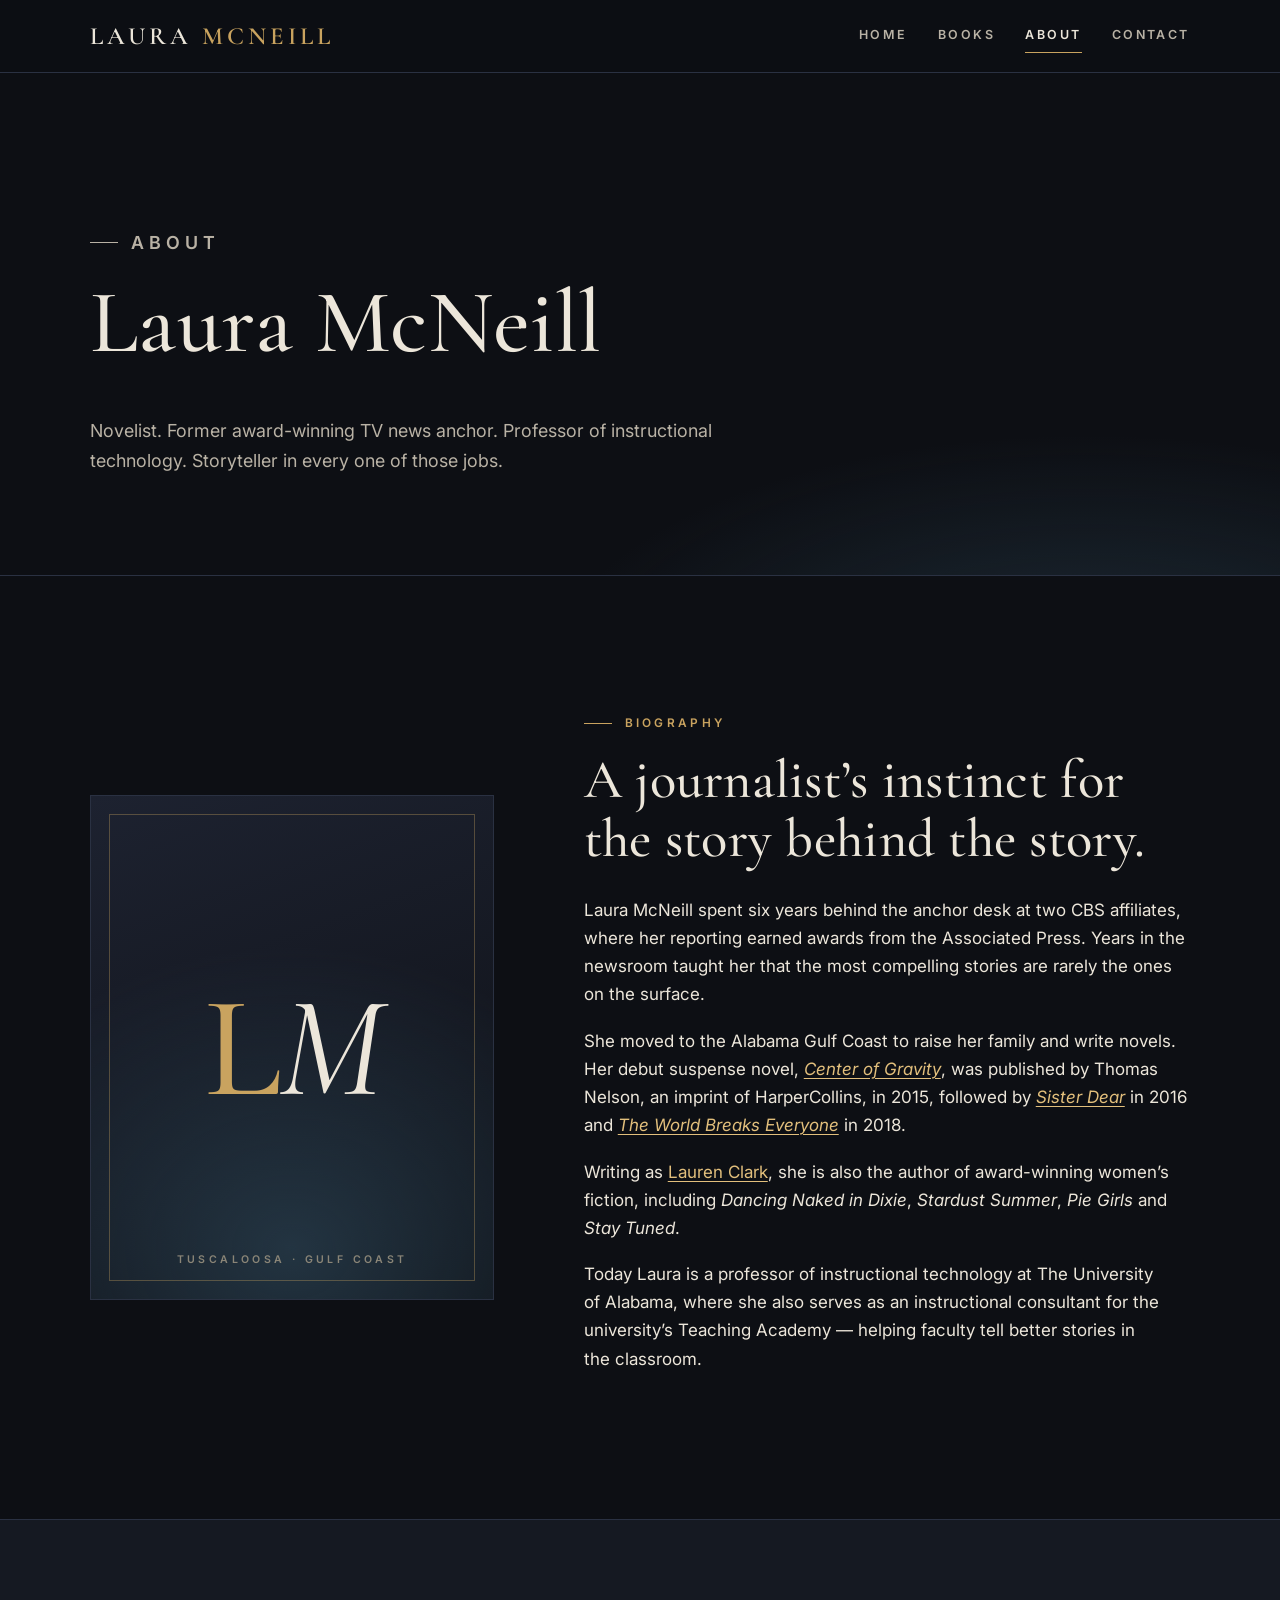
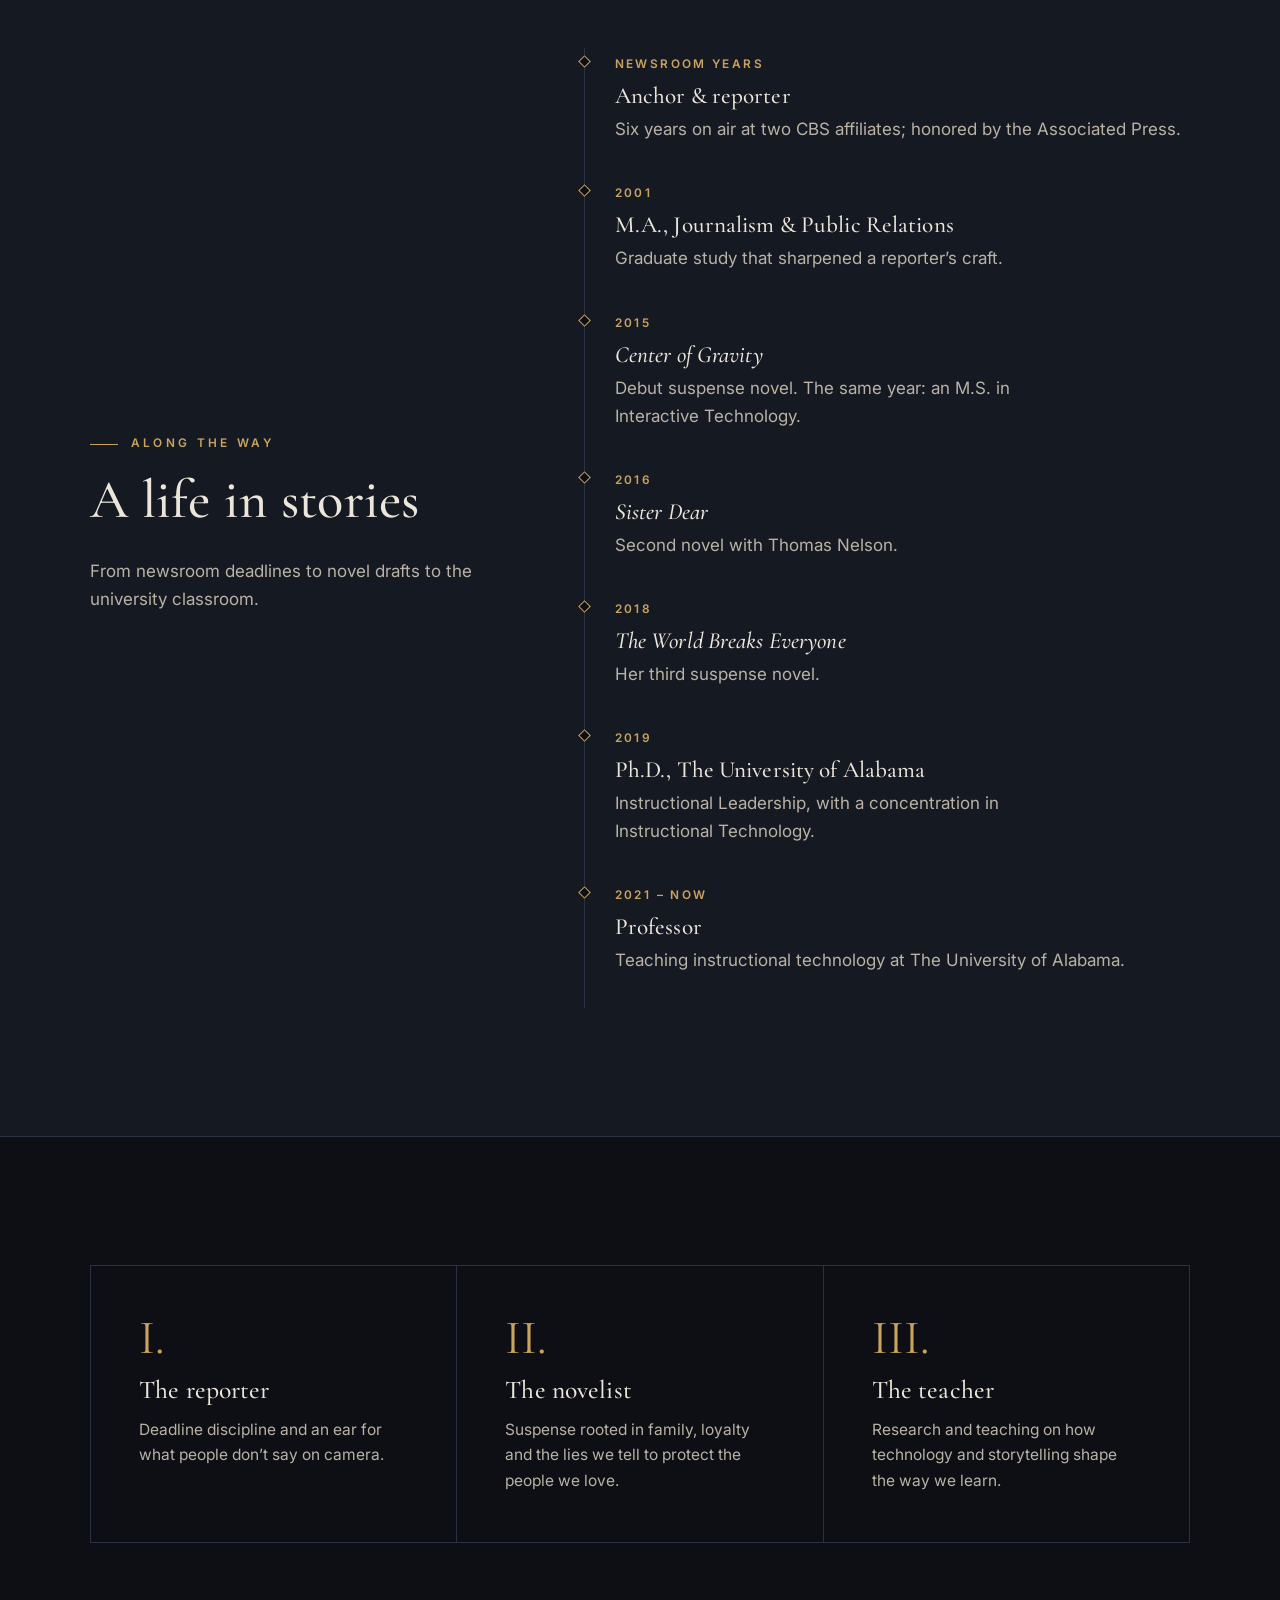
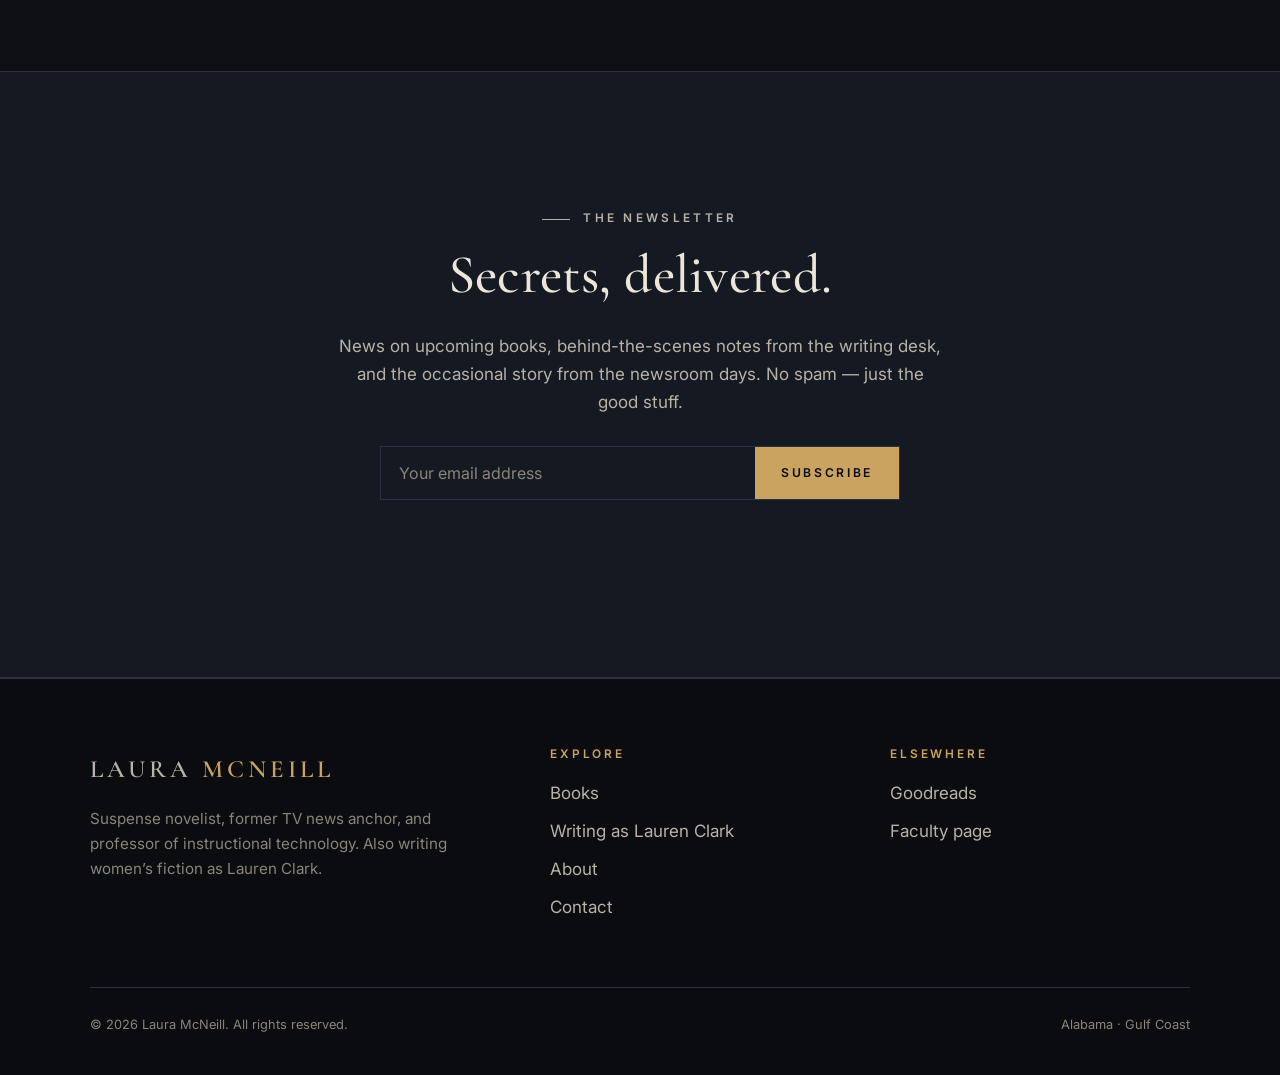
==== about.html @ 05d85876 "Build author website: home, books, about, contact Dark editorial author site with typographic book c" ====
<!doctype html>
<html lang="en" class="no-js">
<head>
<meta charset="utf-8">
<meta name="viewport" content="width=device-width, initial-scale=1">
<title>About — Laura McNeill</title>
<meta name="description" content="Laura McNeill: suspense novelist, former award-winning TV news anchor, and professor of instructional technology.">
<meta property="og:title" content="About — Laura McNeill">
<meta property="og:description" content="Laura McNeill: suspense novelist, former award-winning TV news anchor, and professor of instructional technology.">
<meta name="theme-color" content="#0d0f14">
<link rel="icon" href="assets/favicon.svg" type="image/svg+xml">
<link rel="preconnect" href="https://fonts.googleapis.com">
<link rel="preconnect" href="https://fonts.gstatic.com" crossorigin>
<link href="https://fonts.googleapis.com/css2?family=Cormorant+Garamond:ital,wght@0,400;0,500;0,600;1,400;1,500&family=Inter:wght@400;500;600&display=swap" rel="stylesheet">
<link rel="stylesheet" href="assets/style.css">
</head>
<body>
<a class="skip" href="#main">Skip to content</a>
<header class="site-header">
  <div class="wrap">
    <a class="wordmark" href="index.html">Laura <span>McNeill</span></a>
    <button class="menu-btn" aria-expanded="false" aria-controls="site-nav">Menu</button>
    <nav class="nav" id="site-nav" aria-label="Main">
<a href="index.html">Home</a>
<a href="books.html">Books</a>
<a href="about.html" aria-current="page">About</a>
<a href="contact.html">Contact</a>
    </nav>
  </div>
</header>
<main id="main">

<header class="page-hero">
  <div class="wrap">
    <p class="eyebrow">About</p>
    <h1>Laura McNeill</h1>
    <p>Novelist. Former award-winning TV news anchor. Professor of instructional technology. Storyteller in every one of those jobs.</p>
  </div>
</header>

<section>
  <div class="wrap split">
    <div class="reveal">
      <div class="portrait"><span class="mono">L<i>M</i></span><span class="cap">Tuscaloosa &middot; Gulf Coast</span></div>
    </div>
    <div class="reveal">
      <p class="eyebrow">Biography</p>
      <h2>A journalist&rsquo;s instinct for the story behind the story.</h2>
      <p>Laura McNeill spent six years behind the anchor desk at two CBS affiliates, where her reporting earned awards from the Associated Press. Years in the newsroom taught her that the most compelling stories are rarely the ones on the surface.</p>
      <p>She moved to the Alabama Gulf Coast to raise her family and write novels. Her debut suspense novel, <a href="books.html#center-of-gravity"><em>Center of Gravity</em></a>, was published by Thomas Nelson, an imprint of HarperCollins, in 2015, followed by <a href="books.html#sister-dear"><em>Sister Dear</em></a> in 2016 and <a href="books.html#the-world-breaks-everyone"><em>The World Breaks Everyone</em></a> in 2018.</p>
      <p>Writing as <a href="books.html#lauren-clark">Lauren Clark</a>, she is also the author of award-winning women&rsquo;s fiction, including <em>Dancing Naked in Dixie</em>, <em>Stardust Summer</em>, <em>Pie Girls</em> and <em>Stay Tuned</em>.</p>
      <p>Today Laura is a professor of instructional technology at The University of Alabama, where she also serves as an instructional consultant for the university&rsquo;s Teaching Academy &mdash; helping faculty tell better stories in the classroom.</p>
    </div>
  </div>
</section>

<section class="section-alt">
  <div class="wrap split">
    <div class="reveal">
      <p class="eyebrow">Along the Way</p>
      <h2>A life in stories</h2>
      <p style="color:var(--paper-dim)">From newsroom deadlines to novel drafts to the university classroom.</p>
    </div>
    <ol class="timeline reveal">
      <li><span class="when">Newsroom years</span><h3>Anchor &amp; reporter</h3><p>Six years on air at two CBS affiliates; honored by the Associated Press.</p></li>
      <li><span class="when">2001</span><h3>M.A., Journalism &amp; Public Relations</h3><p>Graduate study that sharpened a reporter&rsquo;s craft.</p></li>
      <li><span class="when">2015</span><h3><em>Center of Gravity</em></h3><p>Debut suspense novel. The same year: an M.S. in Interactive Technology.</p></li>
      <li><span class="when">2016</span><h3><em>Sister Dear</em></h3><p>Second novel with Thomas Nelson.</p></li>
      <li><span class="when">2018</span><h3><em>The World Breaks Everyone</em></h3><p>Her third suspense novel.</p></li>
      <li><span class="when">2019</span><h3>Ph.D., The University of Alabama</h3><p>Instructional Leadership, with a concentration in Instructional Technology.</p></li>
      <li><span class="when">2021 &ndash; Now</span><h3>Professor</h3><p>Teaching instructional technology at The University of Alabama.</p></li>
    </ol>
  </div>
</section>

<section>
  <div class="wrap">
    <div class="pillars reveal">
      <div class="pillar"><div class="num">I.</div><h3>The reporter</h3><p>Deadline discipline and an ear for what people don&rsquo;t say on camera.</p></div>
      <div class="pillar"><div class="num">II.</div><h3>The novelist</h3><p>Suspense rooted in family, loyalty and the lies we tell to protect the people we love.</p></div>
      <div class="pillar"><div class="num">III.</div><h3>The teacher</h3><p>Research and teaching on how technology and storytelling shape the way we learn.</p></div>
    </div>
  </div>
</section>

<section class="newsletter section-alt" id="newsletter">
  <div class="wrap reveal">
    <p class="eyebrow">The Newsletter</p>
    <h2>Secrets, delivered.</h2>
    <p>News on upcoming books, behind-the-scenes notes from the writing desk, and the occasional story from the newsroom days. No spam &mdash; just the good stuff.</p>
    <form class="signup" data-endpoint="" novalidate>
      <label for="nl-email" class="skip">Email address</label>
      <input id="nl-email" type="email" name="email" placeholder="Your email address" required autocomplete="email">
      <button class="btn" type="submit">Subscribe</button>
    </form>
    <p class="form-note" role="status" aria-live="polite"></p>
  </div>
</section>

</main>
<footer class="site-footer">
  <div class="wrap">
    <div class="footer-top">
      <div>
        <a class="wordmark" href="index.html">Laura <span>McNeill</span></a>
        <p style="margin-top:16px">Suspense novelist, former TV news anchor, and professor of instructional technology. Also writing women&rsquo;s fiction as Lauren Clark.</p>
      </div>
      <div>
        <h4>Explore</h4>
        <ul>
          <li><a href="books.html">Books</a></li>
          <li><a href="books.html#lauren-clark">Writing as Lauren Clark</a></li>
          <li><a href="about.html">About</a></li>
          <li><a href="contact.html">Contact</a></li>
        </ul>
      </div>
      <div>
        <h4>Elsewhere</h4>
        <ul>
          <li><a href="https://www.goodreads.com/author/show/5280308.Laura_McNeill" rel="noopener" target="_blank">Goodreads</a></li>
          <li><a href="https://sites.ua.edu/lmcneill" rel="noopener" target="_blank">Faculty page</a></li>
        </ul>
      </div>
    </div>
    <div class="footer-bottom">
      <span>&copy; <span id="year">2026</span> Laura McNeill. All rights reserved.</span>
      <span>Alabama &middot; Gulf Coast</span>
    </div>
  </div>
</footer>
<script src="assets/site.js"></script>
</body>
</html>
---- assets/style.css ----
/* Laura McNeill — author site
   Dark, atmospheric editorial look: ink background, warm brass accents,
   high-contrast serif display type. */

:root {
  --ink: #0d0f14;
  --ink-2: #151922;
  --ink-3: #1d2230;
  --line: #2a3142;
  --paper: #ece6da;
  --paper-dim: #b9b2a5;
  --muted: #8a8577;
  --brass: #c9a35f;
  --brass-bright: #e2bf7c;
  --blood: #7d2a2a;
  --tide: #2f4a5c;

  --display: "Cormorant Garamond", "Garamond", "Times New Roman", serif;
  --body: "Inter", system-ui, -apple-system, "Segoe UI", sans-serif;

  --max: 1180px;
  --gutter: clamp(16px, 4vw, 40px);
}

*, *::before, *::after { box-sizing: border-box; }

html { scroll-behavior: smooth; }
@media (prefers-reduced-motion: reduce) {
  html { scroll-behavior: auto; }
  *, *::before, *::after { animation: none !important; transition: none !important; }
}

body {
  margin: 0;
  background: var(--ink);
  color: var(--paper);
  font-family: var(--body);
  font-size: 17px;
  line-height: 1.65;
  -webkit-font-smoothing: antialiased;
  overflow-x: hidden;
}

img { max-width: 100%; display: block; }
a { color: var(--brass-bright); text-decoration-thickness: 1px; text-underline-offset: 3px; }
a:hover { color: var(--paper); }
:focus-visible { outline: 2px solid var(--brass-bright); outline-offset: 3px; }

.skip {
  position: absolute; left: -9999px; top: 0;
  background: var(--brass); color: var(--ink); padding: 8px 14px; z-index: 100;
}
.skip:focus { left: 12px; top: 12px; }

.wrap { max-width: var(--max); margin: 0 auto; padding: 0 var(--gutter); }

h1, h2, h3, h4 {
  font-family: var(--display);
  font-weight: 500;
  line-height: 1.08;
  letter-spacing: 0.005em;
  margin: 0 0 0.5em;
  text-wrap: balance;
}
h1 { font-size: clamp(2.8rem, 7vw, 5.6rem); }
h2 { font-size: clamp(2.1rem, 4.5vw, 3.4rem); }
h3 { font-size: clamp(1.5rem, 2.6vw, 2rem); }
p { margin: 0 0 1.1em; text-wrap: pretty; }

.eyebrow {
  font-family: var(--body);
  font-size: 0.74rem;
  font-weight: 600;
  letter-spacing: 0.28em;
  text-transform: uppercase;
  color: var(--brass);
  margin: 0 0 1.1rem;
  display: inline-flex; align-items: center; gap: 0.8rem;
}
.eyebrow::before { content: ""; width: 28px; height: 1px; background: currentColor; }

/* ---------- Header ---------- */
.site-header {
  position: sticky; top: 0; z-index: 50;
  background: color-mix(in srgb, var(--ink) 88%, transparent);
  backdrop-filter: blur(10px);
  -webkit-backdrop-filter: blur(10px);
  border-bottom: 1px solid var(--line);
}
.site-header .wrap {
  display: flex; align-items: center; justify-content: space-between;
  height: 72px; gap: 20px;
}
.wordmark {
  font-family: var(--display);
  font-size: 1.55rem;
  font-weight: 600;
  letter-spacing: 0.16em;
  text-transform: uppercase;
  color: var(--paper);
  text-decoration: none;
  white-space: nowrap;
}
.wordmark span { color: var(--brass); }
.nav { display: flex; gap: 30px; }
.nav a {
  color: var(--paper-dim);
  text-decoration: none;
  font-size: 0.78rem;
  font-weight: 600;
  letter-spacing: 0.2em;
  text-transform: uppercase;
  padding: 6px 0;
  border-bottom: 1px solid transparent;
  transition: color .2s, border-color .2s;
}
.nav a:hover, .nav a[aria-current="page"] { color: var(--paper); border-color: var(--brass); }

.menu-btn {
  display: none;
  background: none; border: 1px solid var(--line); color: var(--paper);
  font: 600 0.72rem/1 var(--body); letter-spacing: 0.2em; text-transform: uppercase;
  padding: 11px 14px; cursor: pointer;
}
@media (max-width: 820px) {
  .menu-btn { display: block; }
  .nav {
    display: none;
    position: absolute; top: 72px; left: 0; right: 0;
    flex-direction: column; gap: 0;
    background: var(--ink-2); border-bottom: 1px solid var(--line);
    padding: 8px var(--gutter) 20px;
  }
  .nav.open { display: flex; }
  .nav a { padding: 14px 0; border-bottom: 1px solid var(--line); }
}

/* ---------- Hero ---------- */
.hero {
  position: relative;
  min-height: calc(100vh - 72px);
  min-height: calc(100svh - 72px);
  display: grid; align-items: center;
  overflow: hidden;
  isolation: isolate;
}
.hero::before {
  /* moody Gulf Coast night: tide-blue haze rising from below */
  content: ""; position: absolute; inset: 0; z-index: -2;
  background:
    radial-gradient(1200px 600px at 80% 110%, rgba(47,74,92,.55), transparent 60%),
    radial-gradient(800px 500px at 10% -10%, rgba(125,42,42,.25), transparent 60%),
    linear-gradient(180deg, var(--ink) 0%, #0f131b 100%);
}
.hero::after {
  /* faint grain */
  content: ""; position: absolute; inset: 0; z-index: -1; opacity: .07;
  background-image: url("data:image/svg+xml,%3Csvg xmlns='http://www.w3.org/2000/svg' width='160' height='160'%3E%3Cfilter id='n'%3E%3CfeTurbulence type='fractalNoise' baseFrequency='.9' numOctaves='2'/%3E%3C/filter%3E%3Crect width='100%25' height='100%25' filter='url(%23n)'/%3E%3C/svg%3E");
}
.hero .wrap {
  display: grid; grid-template-columns: 1.15fr 0.85fr; gap: clamp(32px, 6vw, 90px);
  align-items: center; padding-top: 60px; padding-bottom: 80px;
}
.hero h1 em { font-style: italic; color: var(--brass-bright); }
.hero .lede { font-size: 1.15rem; color: var(--paper-dim); max-width: 34em; }
.hero-cover { justify-self: center; width: min(340px, 100%); }
@media (max-width: 860px) {
  .hero { min-height: 0; }
  .hero .wrap { grid-template-columns: 1fr; padding-top: 48px; }
  .hero-cover { order: -1; width: min(240px, 70%); }
}

.btn-row { display: flex; flex-wrap: wrap; gap: 14px; margin-top: 30px; }
.btn {
  display: inline-block;
  font: 600 0.76rem/1 var(--body);
  letter-spacing: 0.22em; text-transform: uppercase;
  padding: 17px 26px;
  text-decoration: none;
  border: 1px solid var(--brass);
  color: var(--ink); background: var(--brass);
  transition: background .2s, color .2s, border-color .2s;
  cursor: pointer;
}
.btn:hover { background: var(--brass-bright); border-color: var(--brass-bright); color: var(--ink); }
.btn.ghost { background: transparent; color: var(--paper); border-color: var(--line); }
.btn.ghost:hover { border-color: var(--brass); color: var(--brass-bright); }

/* ---------- Typographic book covers (no image assets needed) ---------- */
.cover {
  --c1: var(--tide); --c2: var(--ink); --accent: var(--brass-bright);
  position: relative;
  aspect-ratio: 2 / 3;
  width: 100%;
  background:
    radial-gradient(120% 70% at 50% 100%, color-mix(in srgb, var(--c1) 90%, white 4%), transparent 70%),
    linear-gradient(170deg, var(--c2), color-mix(in srgb, var(--c1) 60%, var(--c2)));
  box-shadow:
    0 30px 60px -20px rgba(0,0,0,.8),
    0 0 0 1px rgba(255,255,255,.05) inset,
    6px 0 0 -3px rgba(0,0,0,.35) inset;
  display: flex; flex-direction: column; justify-content: space-between;
  padding: 11% 10%;
  text-align: center;
  color: var(--paper);
  overflow: hidden;
  container-type: inline-size;
  transition: transform .35s ease;
}
a .cover, .cover { text-decoration: none; }
.split .cover { max-width: 360px; margin-inline: auto; }
.cover::before {
  content: ""; position: absolute; inset: 5%;
  border: 1px solid color-mix(in srgb, var(--accent) 45%, transparent);
  pointer-events: none;
}
.cover .motif {
  position: absolute; left: 50%; top: 52%; transform: translate(-50%, -50%);
  width: 62%; opacity: .55; color: var(--accent);
}
.cover .c-title {
  font-family: var(--display);
  font-size: 13cqi;
  line-height: .98; font-weight: 600;
  letter-spacing: .02em; text-transform: uppercase;
  position: relative;
}
.cover .c-author {
  font: 600 max(7px, 4.2cqi)/1 var(--body);
  letter-spacing: .32em; text-transform: uppercase;
  color: var(--accent); position: relative;
}
.cover .c-kicker {
  font-family: var(--display); font-style: italic;
  font-size: max(10px, 6cqi); color: var(--paper-dim);
  position: relative;
}
a:hover > .cover, .book-card:hover .cover { transform: translateY(-6px) rotate(-.5deg); }

.cover.gravity { --c1: #2f4a5c; --c2: #0b1118; --accent: #d9b773; }
.cover.sister  { --c1: #6b2626; --c2: #120a0c; --accent: #e3c58b; }
.cover.breaks  { --c1: #3d3a5a; --c2: #0c0b14; --accent: #c8b6e6; }
.cover.dixie   { --c1: #b5574a; --c2: #2b1615; --accent: #f3d9a4; }
.cover.stardust{ --c1: #2a5d6b; --c2: #0d1d24; --accent: #f1df9c; }
.cover.pie     { --c1: #8a5a3a; --c2: #23160f; --accent: #f4d7a8; }
.cover.tuned   { --c1: #4a5f7a; --c2: #121720; --accent: #f0c98a; }

/* ---------- Sections ---------- */
section { padding: clamp(72px, 10vw, 130px) 0; position: relative; }
.section-alt { background: var(--ink-2); border-top: 1px solid var(--line); border-bottom: 1px solid var(--line); }
.section-head { display: flex; justify-content: space-between; align-items: end; gap: 24px; flex-wrap: wrap; margin-bottom: 52px; }
.section-head h2 { margin: 0; }
.section-head .more { font: 600 .76rem/1 var(--body); letter-spacing: .2em; text-transform: uppercase; text-decoration: none; }

.rule {
  display: flex; align-items: center; justify-content: center; gap: 18px;
  color: var(--brass); margin: 0 auto; padding: 0 var(--gutter);
}
.rule::before, .rule::after { content: ""; height: 1px; flex: 1; max-width: 220px; background: var(--line); }

/* Book grid */
.book-grid {
  display: grid;
  grid-template-columns: repeat(auto-fill, minmax(210px, 1fr));
  gap: clamp(28px, 4vw, 48px);
}
@media (max-width: 560px) {
  .book-grid { grid-template-columns: repeat(2, 1fr); gap: 28px 18px; }
  .book-card h3 { font-size: 1.2rem; }
}
.hero-cover { text-decoration: none; }
.book-card { text-decoration: none; color: inherit; display: block; }
.book-card h3 { font-size: 1.45rem; margin: 22px 0 4px; }
.book-card .meta { font-size: .8rem; letter-spacing: .14em; text-transform: uppercase; color: var(--muted); }

/* Feature / split */
.split { display: grid; grid-template-columns: 0.8fr 1.2fr; gap: clamp(36px, 7vw, 100px); align-items: center; }
.split.reverse { grid-template-columns: 1.2fr 0.8fr; }
.split.reverse > :first-child { order: 2; }
@media (max-width: 860px) {
  .split, .split.reverse { grid-template-columns: 1fr; }
  .split.reverse > :first-child { order: 0; }
}

.quote {
  font-family: var(--display); font-style: italic;
  font-size: clamp(1.6rem, 3.4vw, 2.5rem); line-height: 1.25;
  color: var(--paper); margin: 0 0 1em;
  border-left: 2px solid var(--brass); padding-left: 1em;
}

/* Portrait placeholder: monogram plate */
.portrait {
  aspect-ratio: 4 / 5; width: 100%;
  background:
    radial-gradient(90% 60% at 50% 90%, rgba(47,74,92,.6), transparent),
    linear-gradient(160deg, var(--ink-3), var(--ink));
  border: 1px solid var(--line);
  display: grid; place-items: center;
  position: relative; overflow: hidden;
}
.portrait::before { content: ""; position: absolute; inset: 18px; border: 1px solid rgba(201,163,95,.35); }
.portrait .mono {
  font-family: var(--display); font-size: clamp(5rem, 13vw, 9rem); font-weight: 500;
  color: var(--brass); letter-spacing: -.02em; line-height: 1;
}
.portrait .mono i { color: var(--paper); font-weight: 400; }
.portrait .cap {
  position: absolute; bottom: 34px; left: 0; right: 0; text-align: center;
  font: 600 .66rem/1 var(--body); letter-spacing: .32em; text-transform: uppercase; color: var(--muted);
}

/* Pillars */
.pillars { display: grid; grid-template-columns: repeat(3, 1fr); gap: 1px; background: var(--line); border: 1px solid var(--line); }
.pillar { background: var(--ink); padding: clamp(28px, 4vw, 48px); }
.pillar .num { font-family: var(--display); font-size: 3rem; color: var(--brass); line-height: 1; margin-bottom: 14px; }
.pillar h3 { font-size: 1.6rem; }
.pillar p { color: var(--paper-dim); margin: 0; font-size: .97rem; }
@media (max-width: 820px) { .pillars { grid-template-columns: 1fr; } }

/* Newsletter */
.newsletter { text-align: center; }
.newsletter p { color: var(--paper-dim); max-width: 36em; margin-left: auto; margin-right: auto; }
.signup { display: flex; max-width: 520px; margin: 30px auto 0; border: 1px solid var(--line); }
.signup input {
  flex: 1; min-width: 0;
  background: transparent; border: 0; color: var(--paper);
  font: 400 1rem var(--body); padding: 16px 18px;
}
.signup input::placeholder { color: var(--muted); }
.signup .btn { border: 0; }
@media (max-width: 520px) {
  .signup { flex-direction: column; }
}
.form-note { font-size: .86rem; color: var(--muted); margin-top: 14px; min-height: 1.4em; }

/* Book detail pages */
.book-detail { padding: clamp(56px, 8vw, 110px) 0; border-bottom: 1px solid var(--line); scroll-margin-top: 80px; }
.book-detail:last-of-type { border-bottom: 0; }
.book-detail .cover { max-width: 320px; margin: 0 auto; }
.book-detail .facts {
  display: flex; flex-wrap: wrap; gap: 10px 28px;
  font-size: .78rem; letter-spacing: .16em; text-transform: uppercase; color: var(--muted);
  margin: 0 0 26px; padding: 0; list-style: none;
}
.book-detail .facts li strong { color: var(--paper-dim); font-weight: 600; }
.book-detail .tagline { font-family: var(--display); font-style: italic; font-size: 1.5rem; color: var(--brass-bright); margin-bottom: .8em; line-height: 1.3; }
.book-detail p { color: var(--paper-dim); }

.page-hero {
  padding: clamp(80px, 12vw, 150px) 0 clamp(48px, 7vw, 80px);
  border-bottom: 1px solid var(--line);
  background:
    radial-gradient(900px 400px at 85% 120%, rgba(47,74,92,.45), transparent 60%),
    var(--ink);
}
.page-hero p { color: var(--paper-dim); font-size: 1.12rem; max-width: 40em; }

.tabs { display: flex; gap: 8px; flex-wrap: wrap; margin-top: 32px; }
.tabs a {
  font: 600 .72rem/1 var(--body); letter-spacing: .2em; text-transform: uppercase;
  padding: 12px 16px; border: 1px solid var(--line); text-decoration: none; color: var(--paper-dim);
}
.tabs a:hover { border-color: var(--brass); color: var(--paper); }

.pen-name-note {
  border: 1px solid var(--line); background: var(--ink-2);
  padding: clamp(24px, 4vw, 40px); margin-bottom: 52px;
}
.pen-name-note p:last-child { margin: 0; }

/* Timeline */
.timeline { list-style: none; margin: 0; padding: 0; border-left: 1px solid var(--line); }
.timeline li { position: relative; padding: 0 0 34px 30px; }
.timeline li::before {
  content: ""; position: absolute; left: -5px; top: 9px; width: 9px; height: 9px;
  background: var(--ink); border: 1px solid var(--brass); transform: rotate(45deg);
}
.timeline .when { font: 600 .74rem/1 var(--body); letter-spacing: .2em; text-transform: uppercase; color: var(--brass); }
.timeline h3 { font-size: 1.45rem; margin: 8px 0 6px; }
.timeline p { color: var(--paper-dim); margin: 0; }

/* Contact cards */
.contact-grid { display: grid; grid-template-columns: repeat(auto-fit, minmax(260px, 1fr)); gap: 1px; background: var(--line); border: 1px solid var(--line); }
.contact-card { background: var(--ink); padding: clamp(28px, 4vw, 44px); }
.contact-card h3 { font-size: 1.6rem; }
.contact-card p { color: var(--paper-dim); font-size: .97rem; }

/* ---------- Footer ---------- */
.site-footer { border-top: 1px solid var(--line); padding: 70px 0 40px; background: #0a0c10; }
.footer-top { display: grid; grid-template-columns: 1.4fr 1fr 1fr; gap: 40px; margin-bottom: 56px; }
.footer-top h4 { font: 600 .74rem/1 var(--body); letter-spacing: .24em; text-transform: uppercase; color: var(--brass); margin-bottom: 18px; }
.footer-top ul { list-style: none; padding: 0; margin: 0; }
.footer-top li { margin-bottom: 10px; }
.footer-top a { color: var(--paper-dim); text-decoration: none; }
.footer-top a:hover { color: var(--paper); }
.footer-top p { color: var(--muted); font-size: .95rem; max-width: 26em; }
.footer-bottom { display: flex; justify-content: space-between; flex-wrap: wrap; gap: 12px; font-size: .8rem; color: var(--muted); border-top: 1px solid var(--line); padding-top: 26px; }
@media (max-width: 760px) { .footer-top { grid-template-columns: 1fr; } }

/* Scroll reveal */
.reveal { opacity: 0; transform: translateY(18px); transition: opacity .8s ease, transform .8s ease; }
.reveal.in { opacity: 1; transform: none; }
.no-js .reveal { opacity: 1; transform: none; }
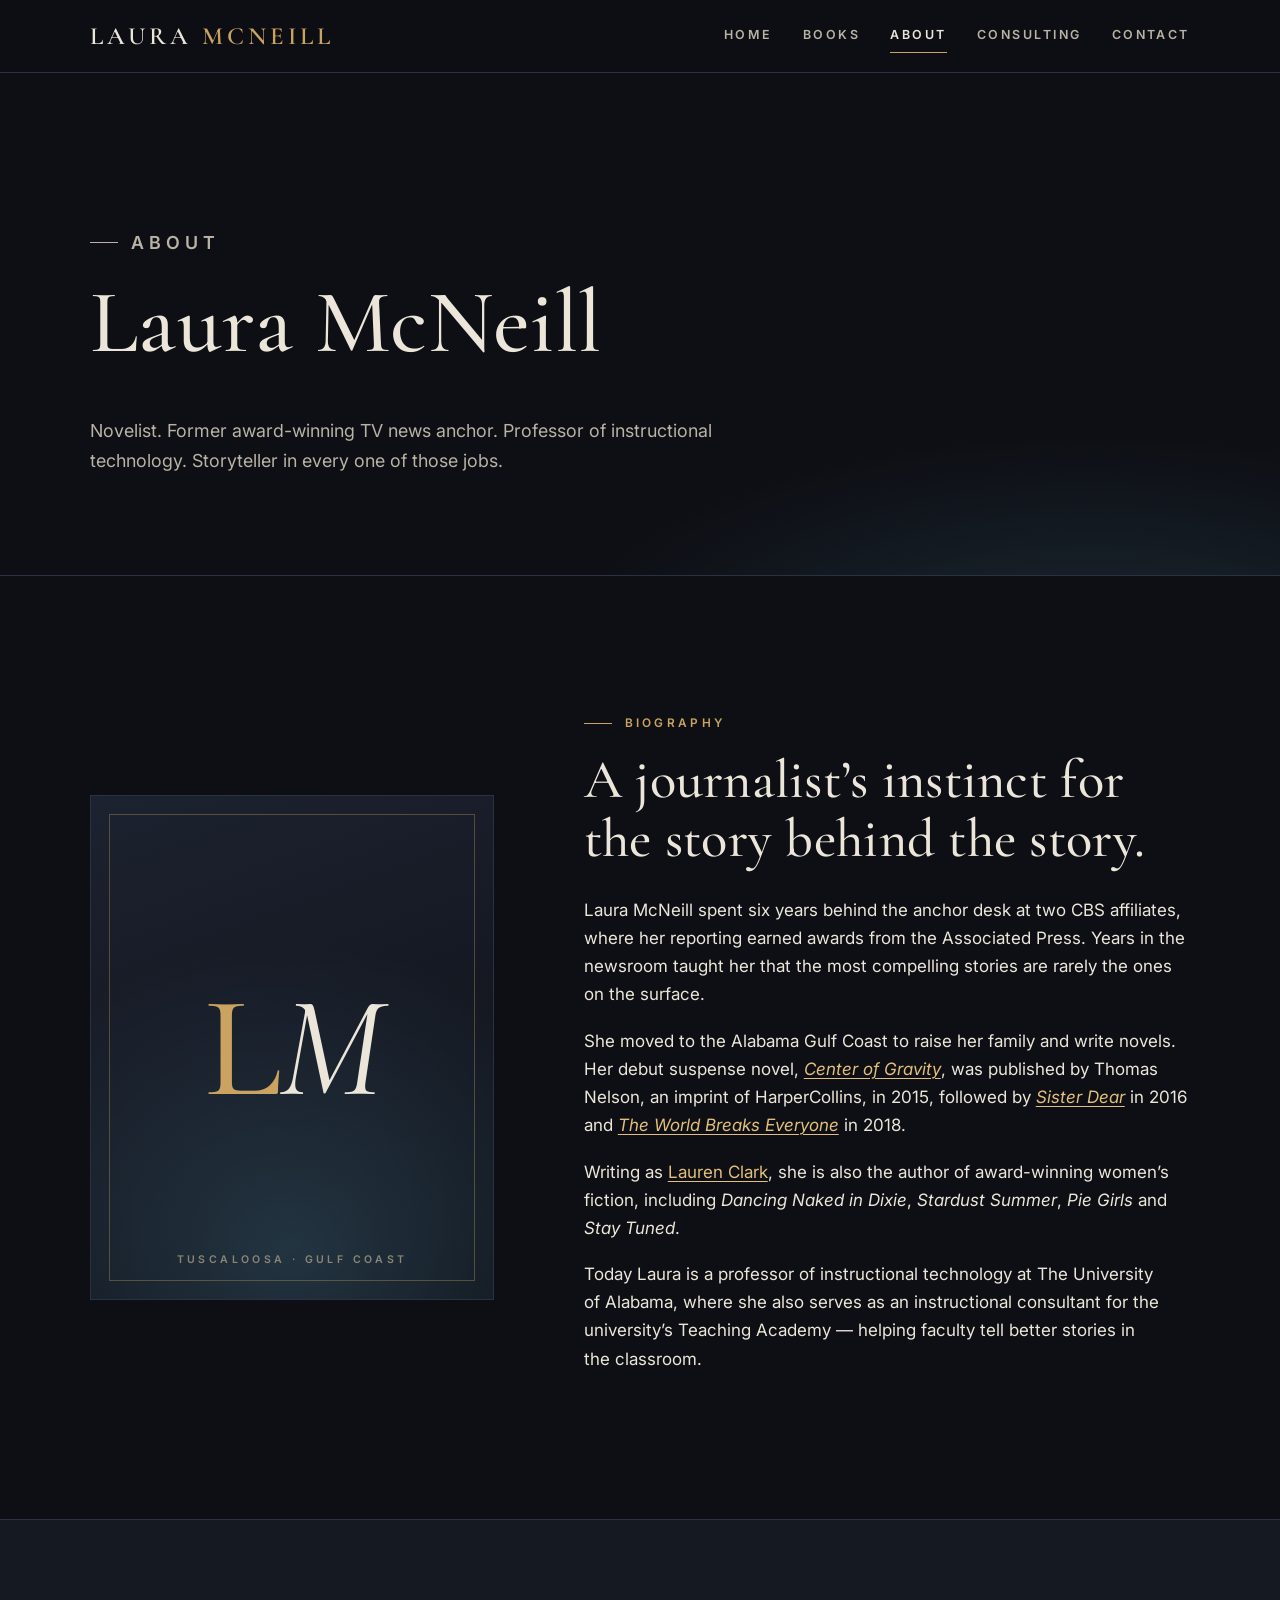
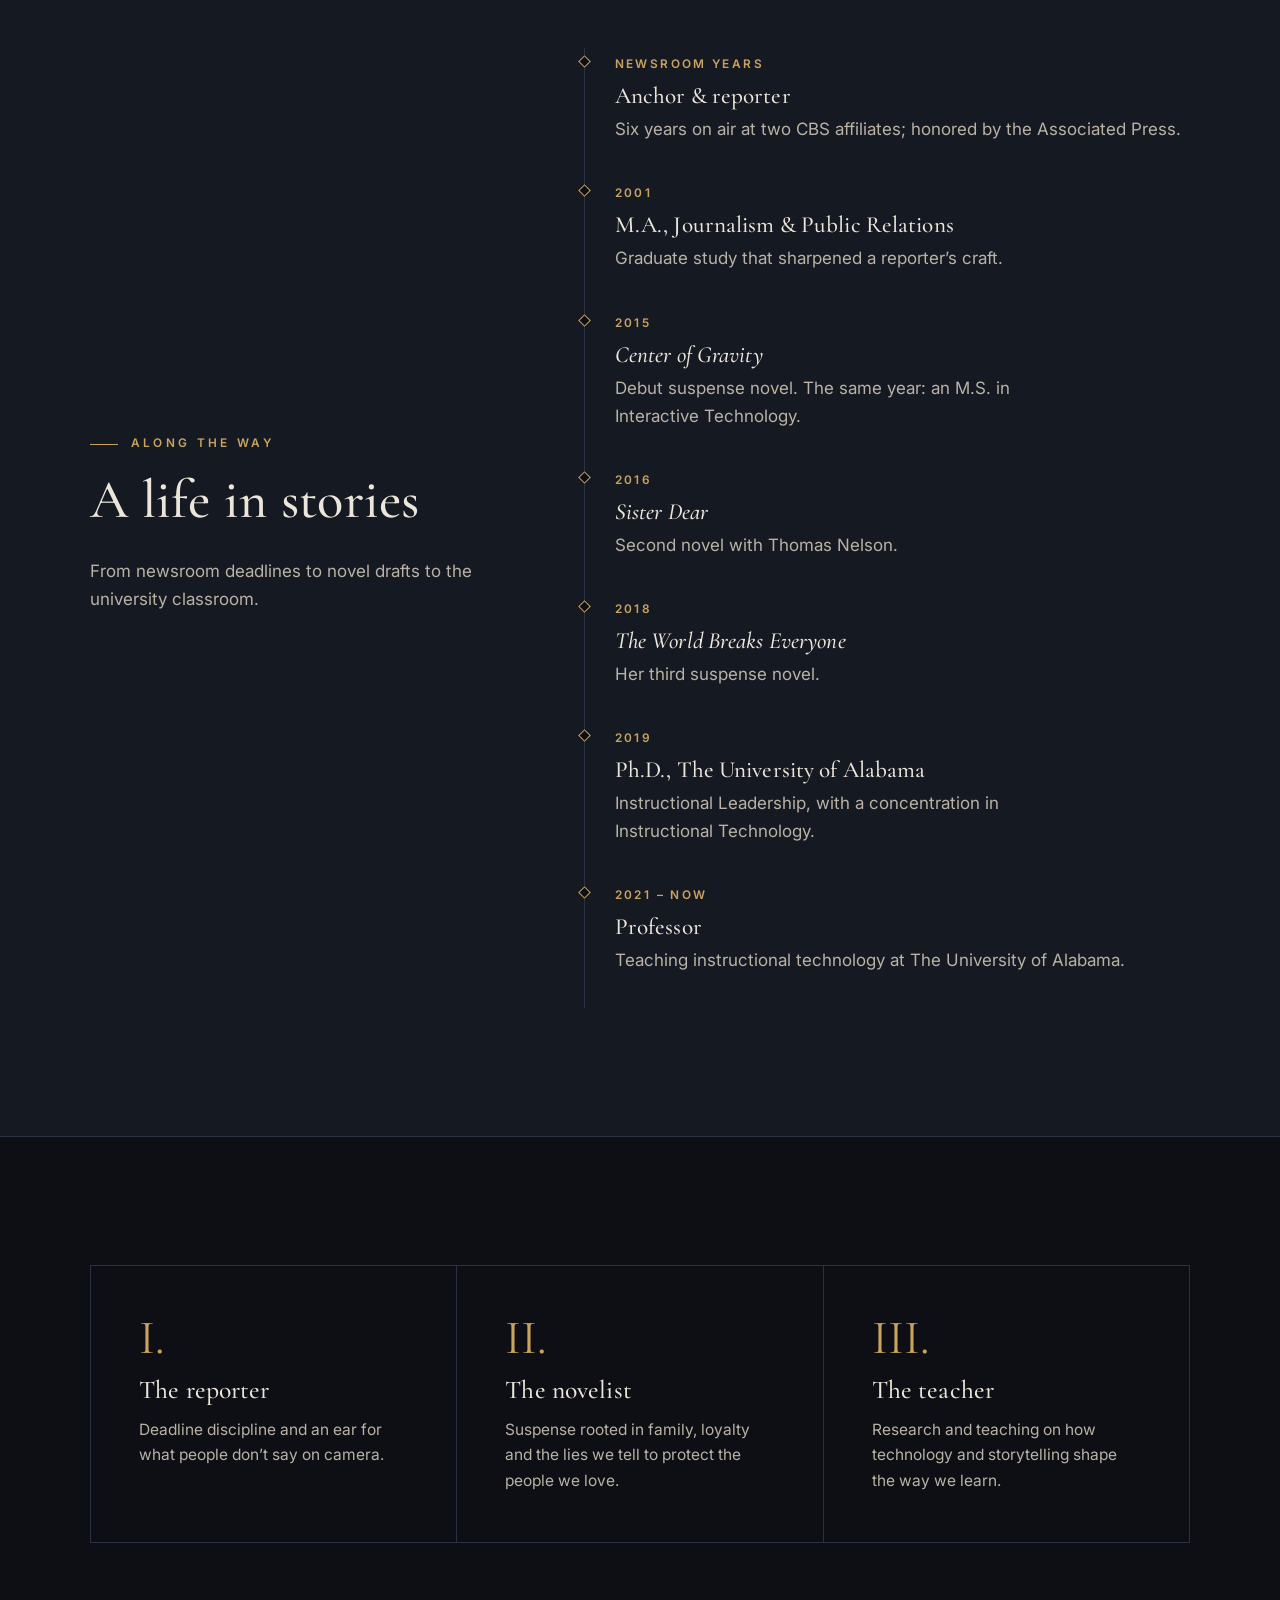
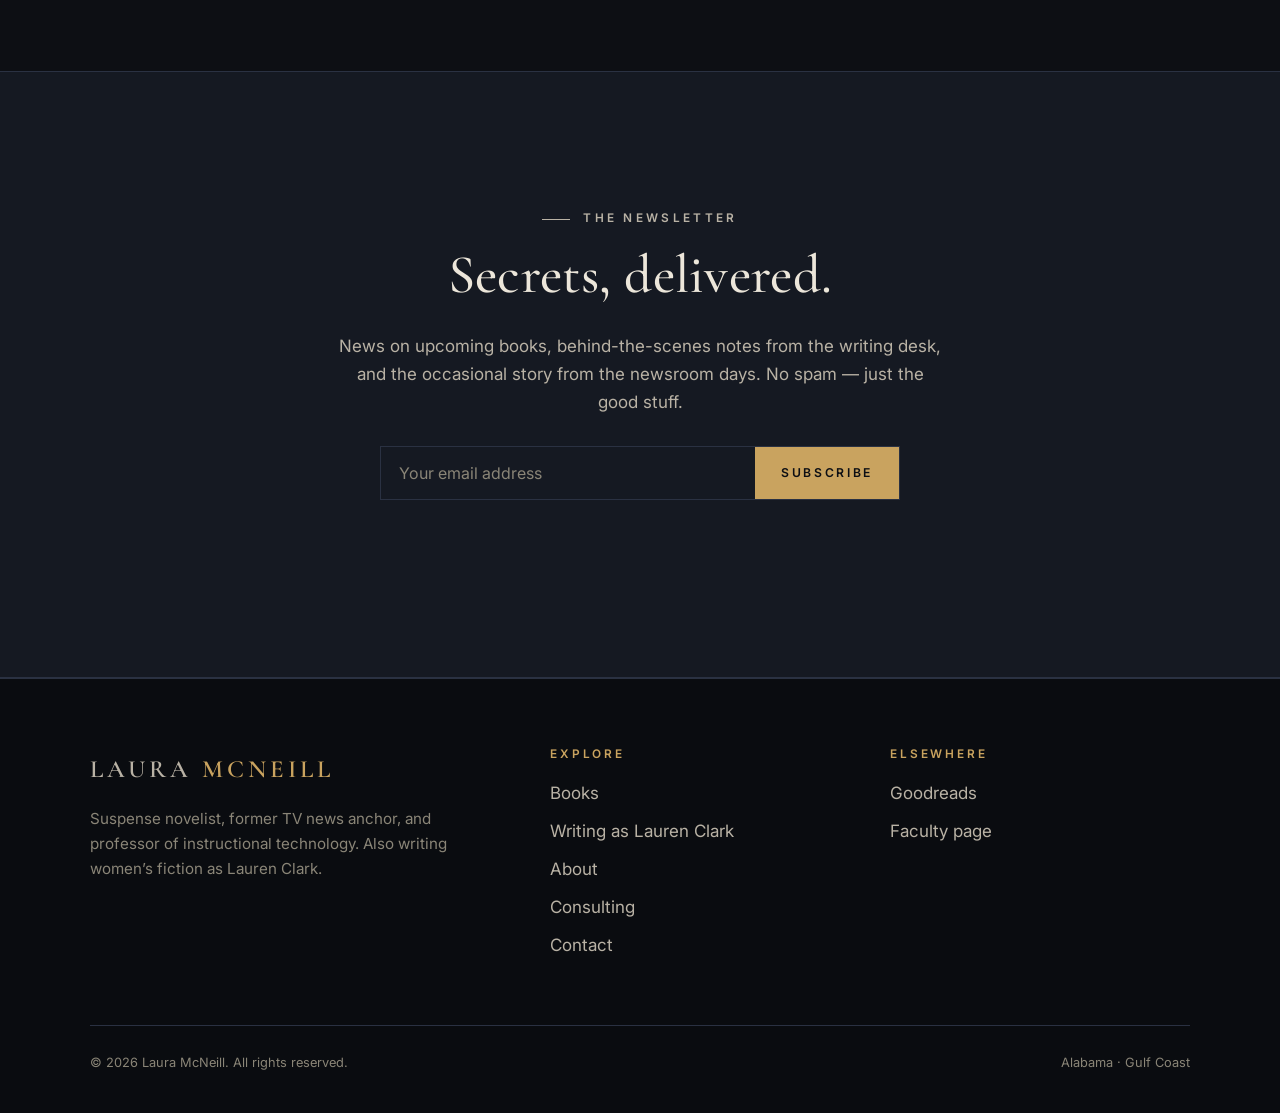
==== commit d0bfa825: "Add consulting & speaking page Services, audiences, engagement process, credentials, keynote topics," ====
--- a/about.html
+++ b/about.html
@@ -24,6 +24,7 @@
 <a href="index.html">Home</a>
 <a href="books.html">Books</a>
 <a href="about.html" aria-current="page">About</a>
+<a href="consulting.html">Consulting</a>
 <a href="contact.html">Contact</a>
     </nav>
   </div>
@@ -111,6 +112,7 @@
           <li><a href="books.html">Books</a></li>
           <li><a href="books.html#lauren-clark">Writing as Lauren Clark</a></li>
           <li><a href="about.html">About</a></li>
+          <li><a href="consulting.html">Consulting</a></li>
           <li><a href="contact.html">Contact</a></li>
         </ul>
       </div>
--- a/assets/style.css
+++ b/assets/style.css
@@ -402,3 +402,48 @@
 .reveal { opacity: 0; transform: translateY(18px); transition: opacity .8s ease, transform .8s ease; }
 .reveal.in { opacity: 1; transform: none; }
 .no-js .reveal { opacity: 1; transform: none; }
+
+/* ---------- Consulting ---------- */
+.services { display: grid; grid-template-columns: repeat(2, 1fr); gap: 1px; background: var(--line); border: 1px solid var(--line); }
+.service { background: var(--ink); padding: clamp(28px, 4vw, 48px); transition: background .25s; }
+.service:hover { background: var(--ink-2); }
+.service .num { font: 600 .74rem/1 var(--body); letter-spacing: .24em; color: var(--brass); margin-bottom: 22px; }
+.service h3 { font-size: clamp(1.6rem, 2.6vw, 2.1rem); }
+.service p { color: var(--paper-dim); }
+.service ul { list-style: none; margin: 0; padding: 0; border-top: 1px solid var(--line); }
+.service li { padding: 11px 0 11px 22px; border-bottom: 1px solid var(--line); font-size: .95rem; position: relative; }
+.service li::before { content: ""; position: absolute; left: 2px; top: 1.15em; width: 7px; height: 7px; border: 1px solid var(--brass); transform: rotate(45deg); }
+@media (max-width: 760px) { .services { grid-template-columns: 1fr; } }
+
+.audience { list-style: none; margin: 0; padding: 0; }
+.audience li { padding: 22px 0; border-bottom: 1px solid var(--line); display: grid; gap: 4px; }
+.audience li:first-child { border-top: 1px solid var(--line); }
+.audience strong { font-family: var(--display); font-size: 1.55rem; font-weight: 500; }
+.audience span { color: var(--paper-dim); font-size: .97rem; }
+
+.steps { list-style: none; margin: 0; padding: 0; display: grid; grid-template-columns: repeat(4, 1fr); gap: clamp(20px, 3vw, 36px); counter-reset: s; }
+.steps li { border-top: 1px solid var(--brass); padding-top: 22px; }
+.step-n { font-family: var(--display); font-size: 3.2rem; line-height: 1; color: var(--brass); display: block; margin-bottom: 12px; }
+.steps h3 { font-size: 1.6rem; }
+.steps p { color: var(--paper-dim); font-size: .97rem; margin: 0; }
+@media (max-width: 900px) { .steps { grid-template-columns: repeat(2, 1fr); } }
+@media (max-width: 520px) { .steps { grid-template-columns: 1fr; } }
+
+.creds { list-style: none; margin: 0; padding: 0; }
+.creds li { padding: 12px 0; border-bottom: 1px solid var(--line); color: var(--paper-dim); font-size: .97rem; }
+.creds strong { color: var(--paper); font-weight: 600; }
+
+.faq details { border-bottom: 1px solid var(--line); }
+.faq details:first-child { border-top: 1px solid var(--line); }
+.faq summary {
+  cursor: pointer; list-style: none; padding: 22px 36px 22px 0; position: relative;
+  font-family: var(--display); font-size: 1.45rem;
+}
+.faq summary::-webkit-details-marker { display: none; }
+.faq summary::after { content: "+"; position: absolute; right: 4px; top: 50%; transform: translateY(-50%); color: var(--brass); font-family: var(--body); font-size: 1.4rem; transition: transform .2s; }
+.faq details[open] summary::after { transform: translateY(-50%) rotate(45deg); }
+.faq details p { color: var(--paper-dim); margin: 0 0 22px; }
+
+.cta-band { text-align: center; background:
+    radial-gradient(800px 400px at 50% 120%, rgba(201,163,95,.16), transparent 65%), var(--ink); }
+.cta-band p { color: var(--paper-dim); max-width: 34em; margin-left: auto; margin-right: auto; }
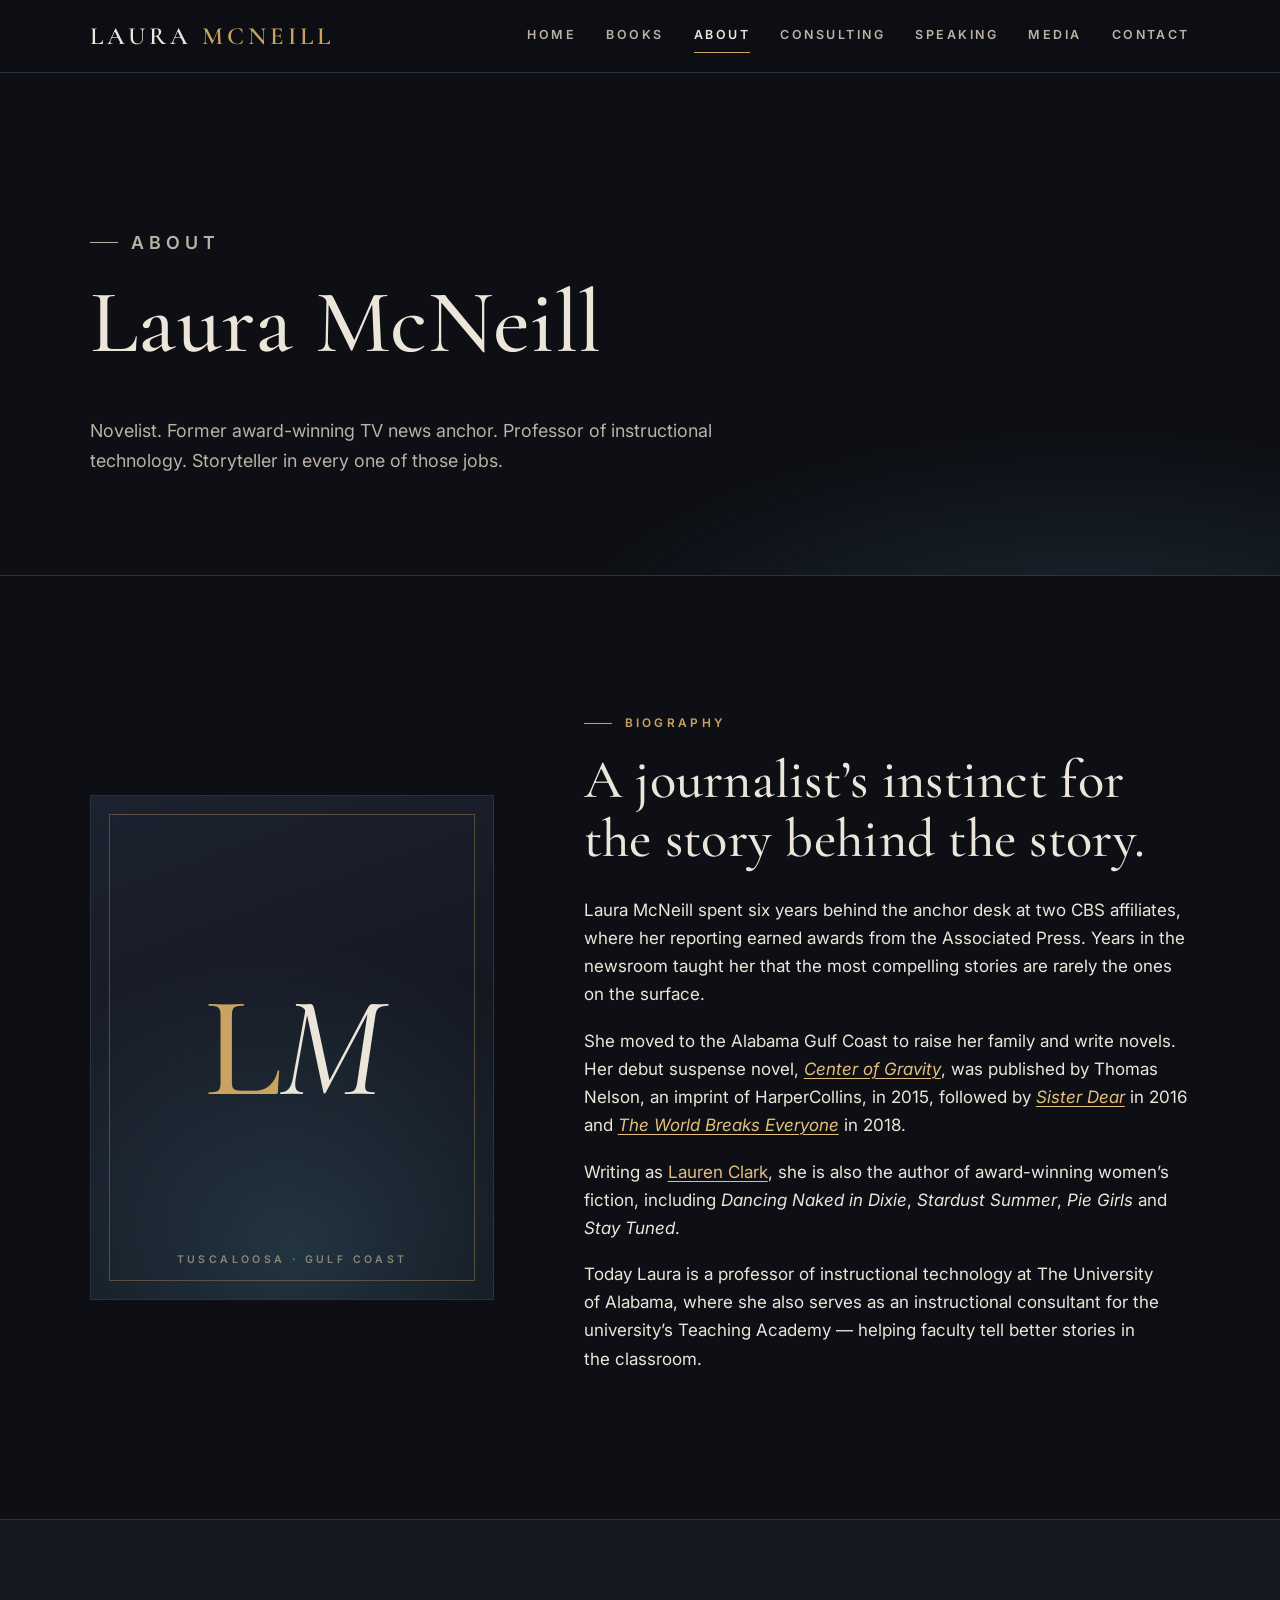
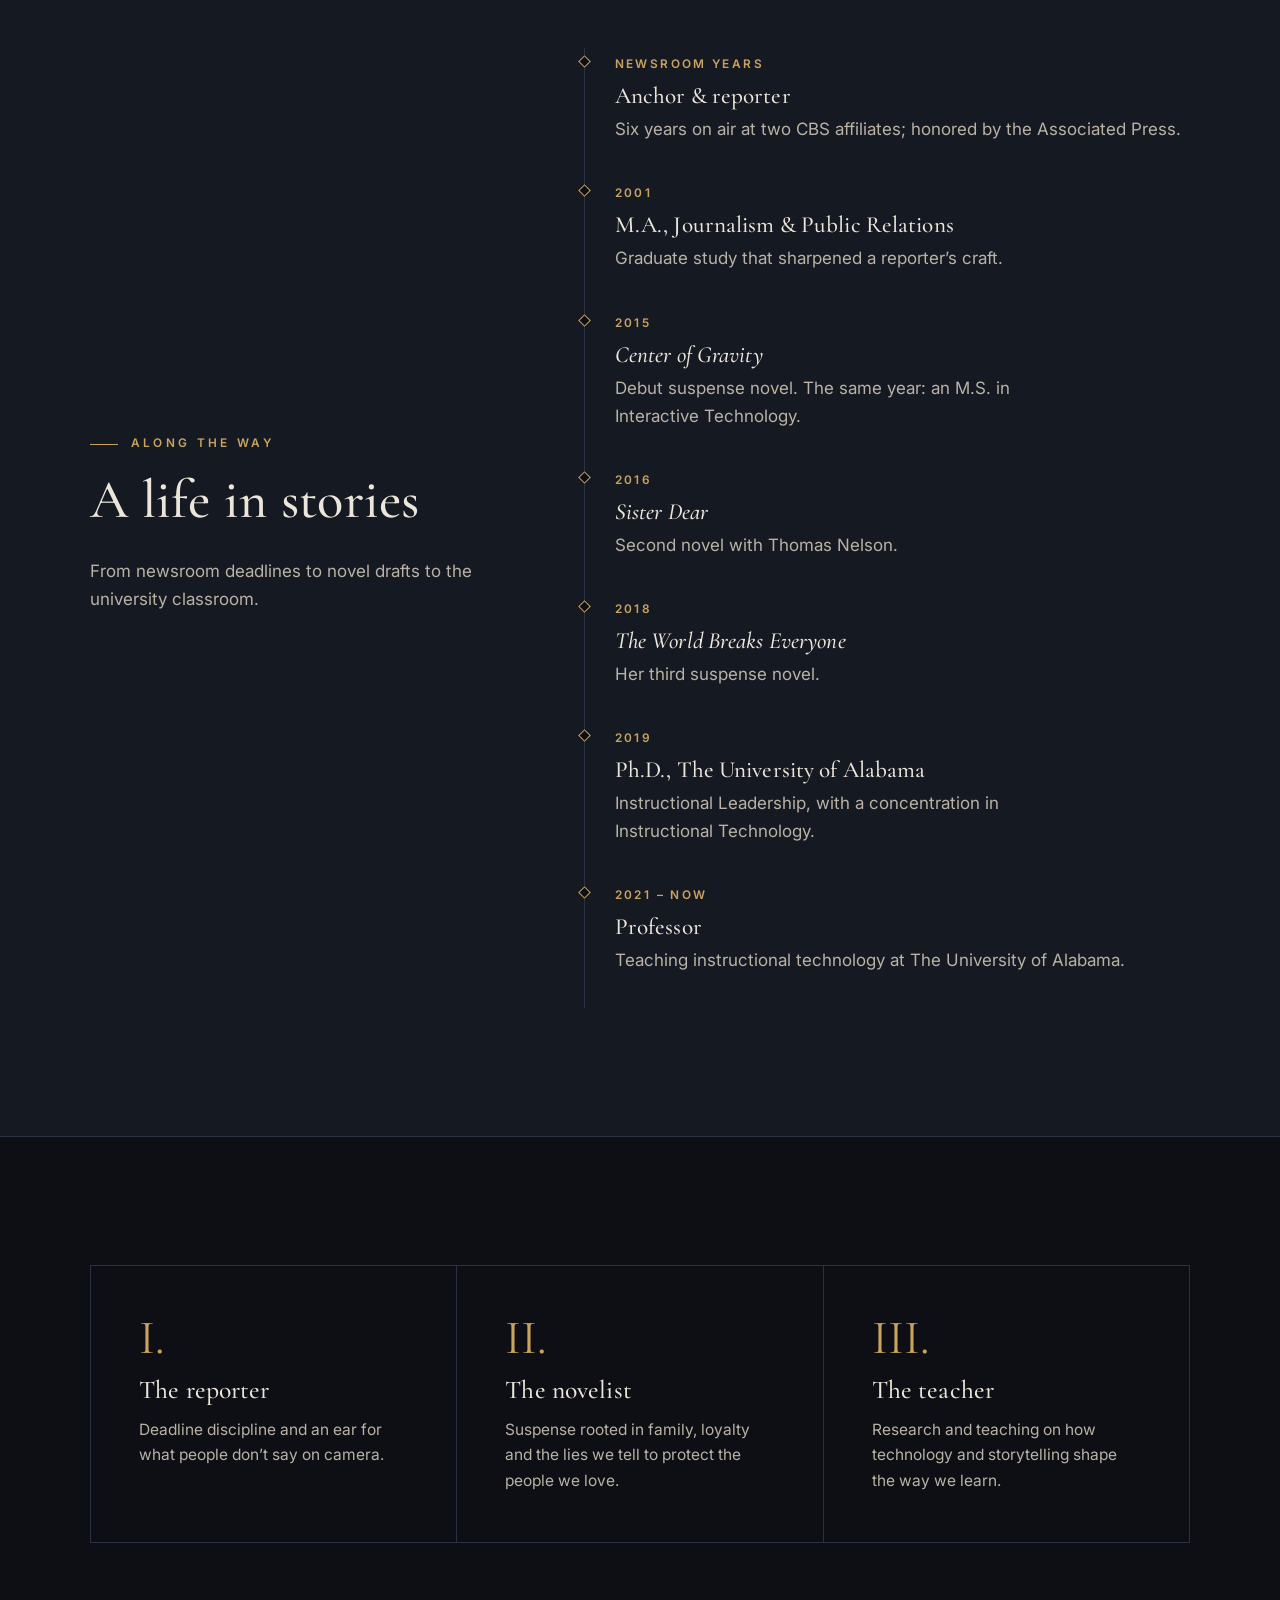
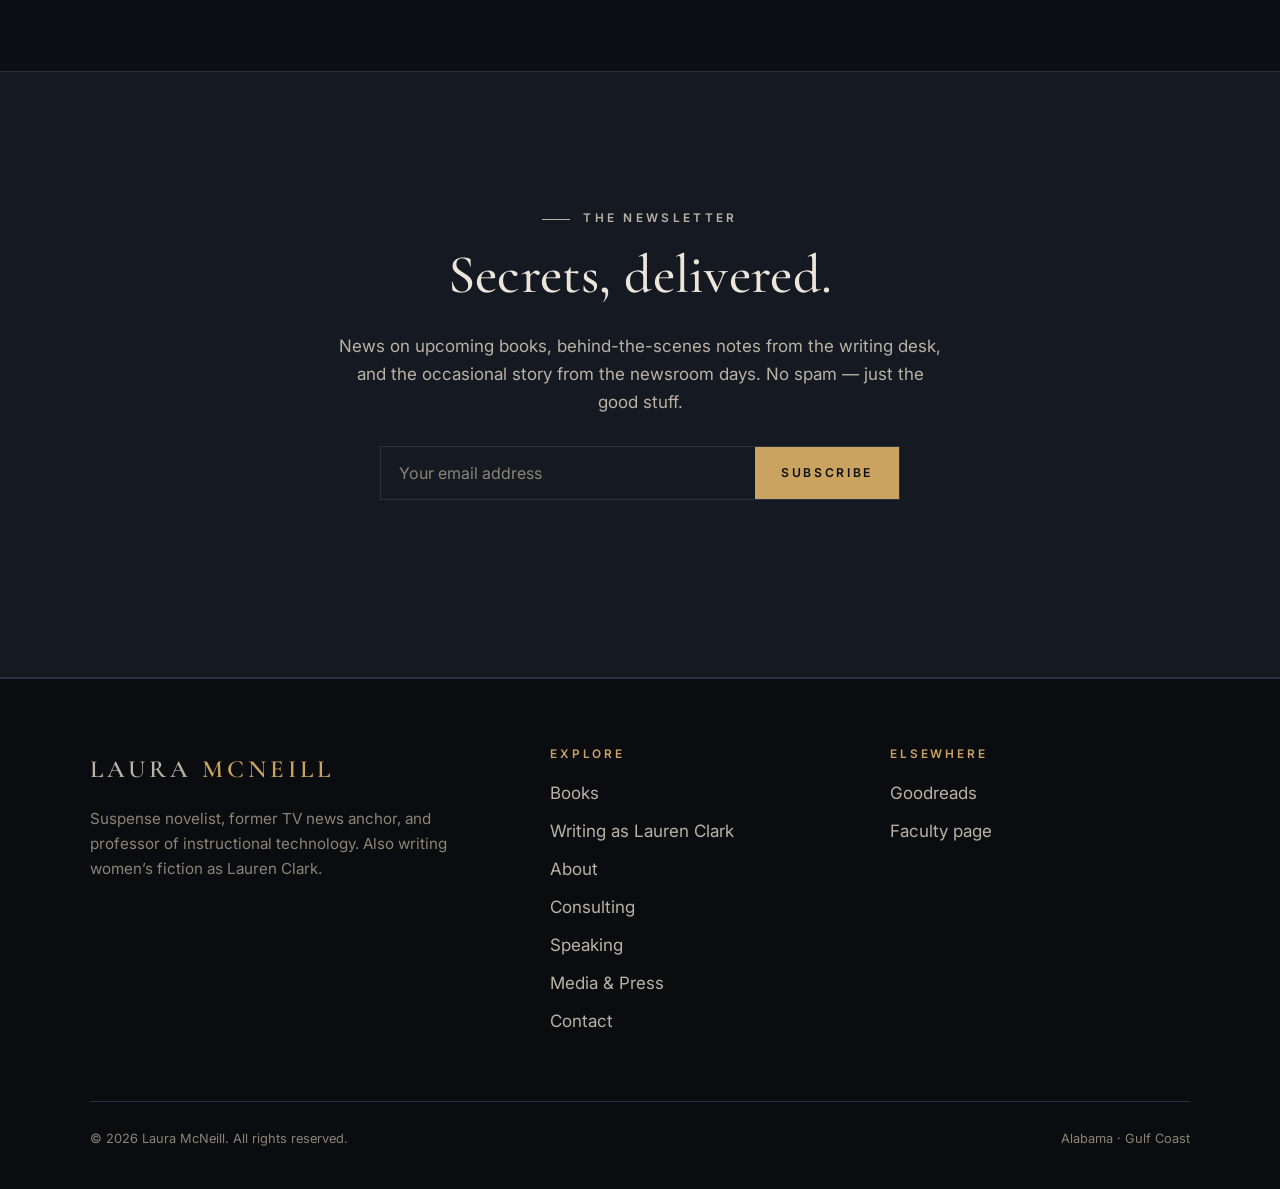
==== commit 9b446745: "Add speaking and media kit pages, homepage pathways - speaking.html: signature talks, formats, audie" ====
--- a/about.html
+++ b/about.html
@@ -25,6 +25,8 @@
 <a href="books.html">Books</a>
 <a href="about.html" aria-current="page">About</a>
 <a href="consulting.html">Consulting</a>
+<a href="speaking.html">Speaking</a>
+<a href="media.html">Media</a>
 <a href="contact.html">Contact</a>
     </nav>
   </div>
@@ -113,6 +115,8 @@
           <li><a href="books.html#lauren-clark">Writing as Lauren Clark</a></li>
           <li><a href="about.html">About</a></li>
           <li><a href="consulting.html">Consulting</a></li>
+          <li><a href="speaking.html">Speaking</a></li>
+          <li><a href="media.html">Media &amp; Press</a></li>
           <li><a href="contact.html">Contact</a></li>
         </ul>
       </div>
--- a/assets/style.css
+++ b/assets/style.css
@@ -447,3 +447,58 @@
 .cta-band { text-align: center; background:
     radial-gradient(800px 400px at 50% 120%, rgba(201,163,95,.16), transparent 65%), var(--ink); }
 .cta-band p { color: var(--paper-dim); max-width: 34em; margin-left: auto; margin-right: auto; }
+
+/* ---------- Pathways (home) ---------- */
+.paths { display: grid; grid-template-columns: repeat(3, 1fr); gap: clamp(16px, 2.5vw, 28px); }
+.path {
+  display: flex; flex-direction: column; text-decoration: none; color: var(--paper);
+  border: 1px solid var(--line); background: var(--ink); padding: clamp(26px, 3.5vw, 40px);
+  transition: border-color .25s, transform .25s, background .25s;
+}
+.path:hover { border-color: var(--brass); transform: translateY(-4px); color: var(--paper); background: var(--ink-3); }
+.path-k { font: 600 .72rem/1 var(--body); letter-spacing: .26em; text-transform: uppercase; color: var(--brass); margin-bottom: 18px; }
+.path h3 { font-size: 1.75rem; }
+.path p { color: var(--paper-dim); font-size: .97rem; flex: 1; }
+.path-go { font: 600 .74rem/1 var(--body); letter-spacing: .2em; text-transform: uppercase; color: var(--brass-bright); margin-top: 8px; }
+@media (max-width: 860px) { .paths { grid-template-columns: 1fr; } }
+
+/* ---------- Speaking ---------- */
+.talks { border-top: 1px solid var(--line); }
+.talk { display: grid; grid-template-columns: 120px 1fr; gap: clamp(16px, 4vw, 48px); padding: clamp(32px, 4vw, 48px) 0; border-bottom: 1px solid var(--line); }
+.talk-n { font-family: var(--display); font-size: clamp(3rem, 6vw, 4.6rem); line-height: .9; color: var(--brass); }
+.talk-kind { font: 600 .72rem/1 var(--body); letter-spacing: .24em; text-transform: uppercase; color: var(--muted); margin-bottom: 12px; }
+.talk h3 { font-size: clamp(1.7rem, 3vw, 2.3rem); }
+.talk p { color: var(--paper-dim); max-width: 44em; }
+.talk ul { margin: 0; padding: 0; list-style: none; display: grid; gap: 8px; }
+.talk li { padding-left: 22px; position: relative; font-size: .97rem; }
+.talk li::before { content: ""; position: absolute; left: 2px; top: .62em; width: 7px; height: 7px; border: 1px solid var(--brass); transform: rotate(45deg); }
+@media (max-width: 600px) { .talk { grid-template-columns: 1fr; gap: 8px; } }
+
+.formats { display: grid; grid-template-columns: repeat(5, 1fr); gap: 1px; background: var(--line); border: 1px solid var(--line); }
+.formats > div { background: var(--ink-2); padding: 28px 24px; }
+.formats h3 { font-size: 1.45rem; }
+.formats p { color: var(--paper-dim); font-size: .93rem; margin: 0; }
+@media (max-width: 1000px) { .formats { grid-template-columns: repeat(2, 1fr); } }
+@media (max-width: 520px) { .formats { grid-template-columns: 1fr; } }
+
+/* ---------- Media kit ---------- */
+.bio-block { border: 1px solid var(--line); background: var(--ink-2); margin-bottom: 24px; }
+.bio-head { display: flex; align-items: center; gap: 16px; padding: 16px 22px; border-bottom: 1px solid var(--line); flex-wrap: wrap; }
+.bio-head h3 { font-size: 1.4rem; margin: 0; }
+.bio-head .meta { font-size: .74rem; letter-spacing: .16em; text-transform: uppercase; color: var(--muted); }
+.copy-btn {
+  margin-left: auto; background: transparent; color: var(--brass-bright); border: 1px solid var(--line);
+  font: 600 .7rem/1 var(--body); letter-spacing: .2em; text-transform: uppercase; padding: 10px 14px; cursor: pointer;
+}
+.copy-btn:hover { border-color: var(--brass); }
+.bio-text { padding: 20px 22px 6px; color: var(--paper-dim); }
+
+.facts-grid { display: grid; grid-template-columns: repeat(2, 1fr); gap: 0 48px; margin: 0; }
+.facts-grid > div { padding: 18px 0; border-bottom: 1px solid var(--line); display: grid; grid-template-columns: 140px 1fr; gap: 16px; }
+.facts-grid dt { font: 600 .72rem/1.6 var(--body); letter-spacing: .2em; text-transform: uppercase; color: var(--brass); }
+.facts-grid dd { margin: 0; color: var(--paper-dim); }
+@media (max-width: 820px) { .facts-grid { grid-template-columns: 1fr; } }
+@media (max-width: 480px) { .facts-grid > div { grid-template-columns: 1fr; gap: 4px; } }
+
+/* tighter nav now that there are more items */
+@media (min-width: 821px) and (max-width: 1100px) { .nav { gap: 18px; } .nav a { letter-spacing: .14em; } }
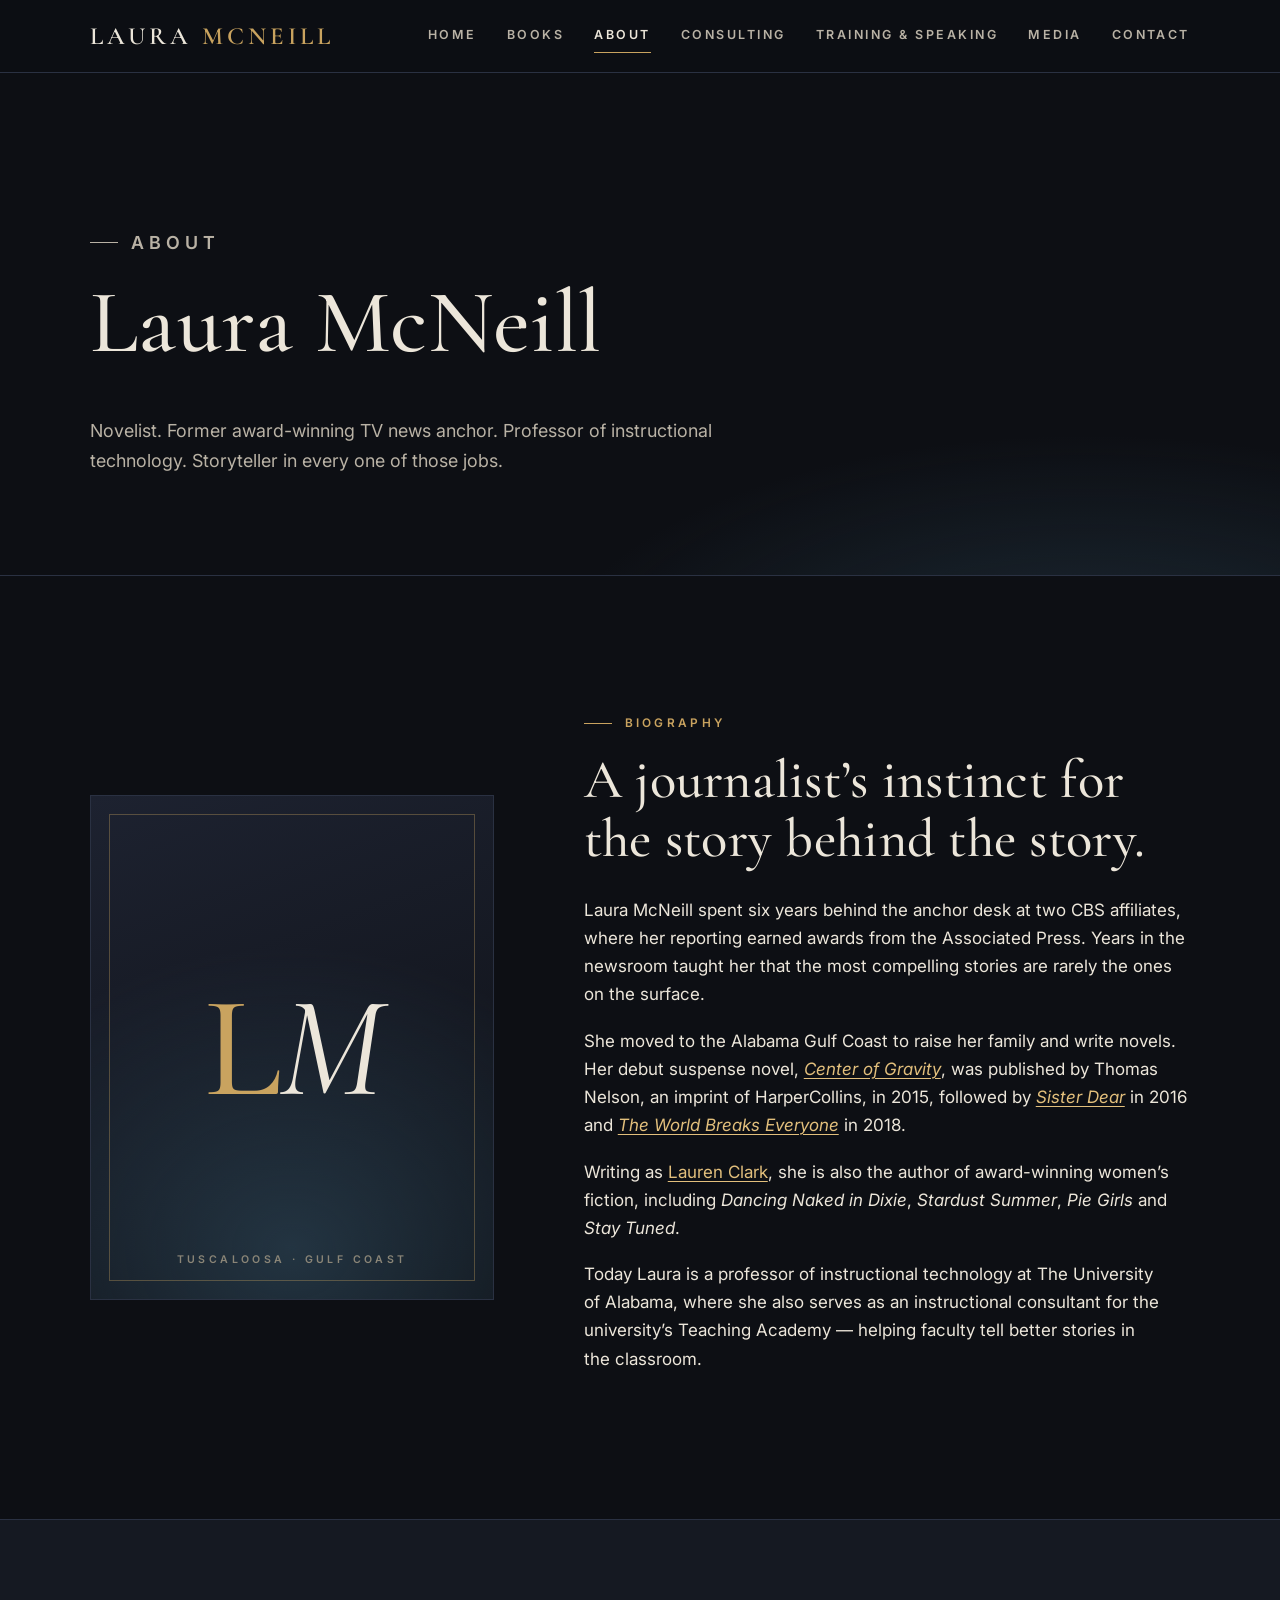
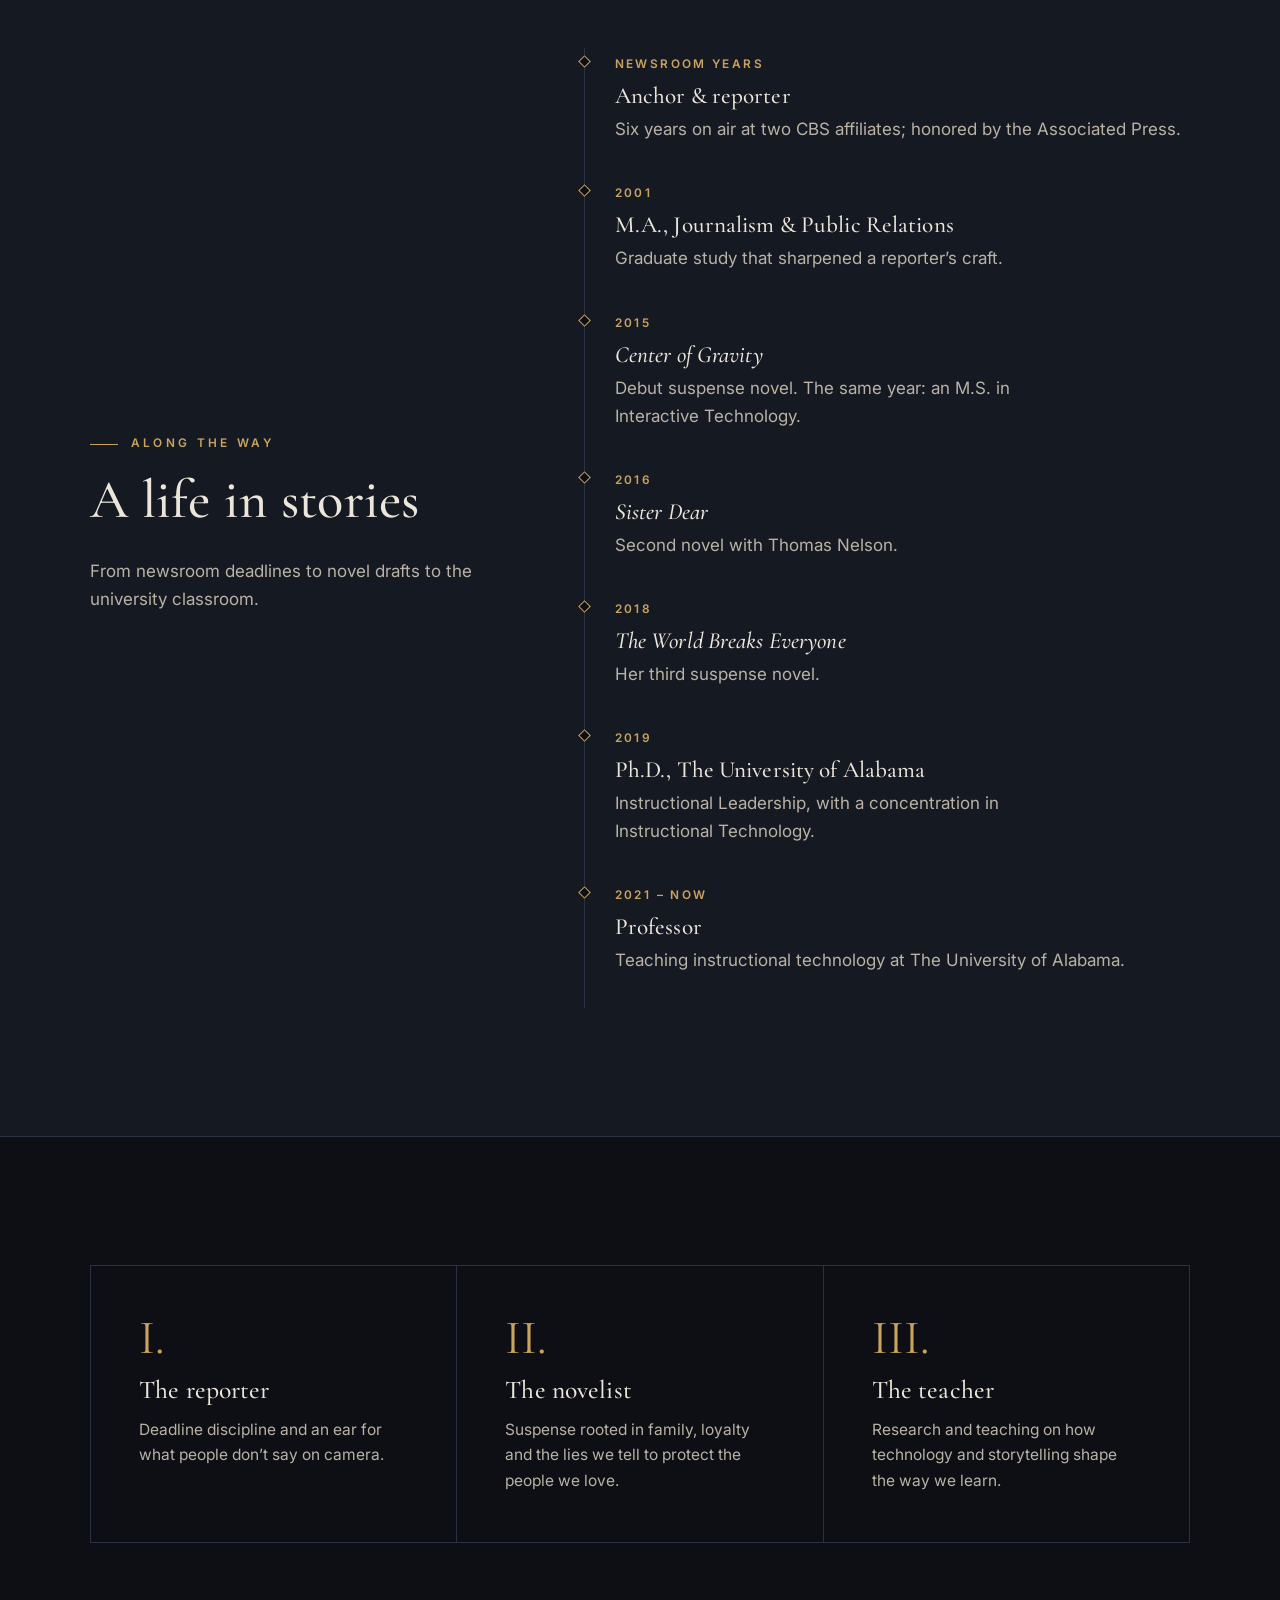
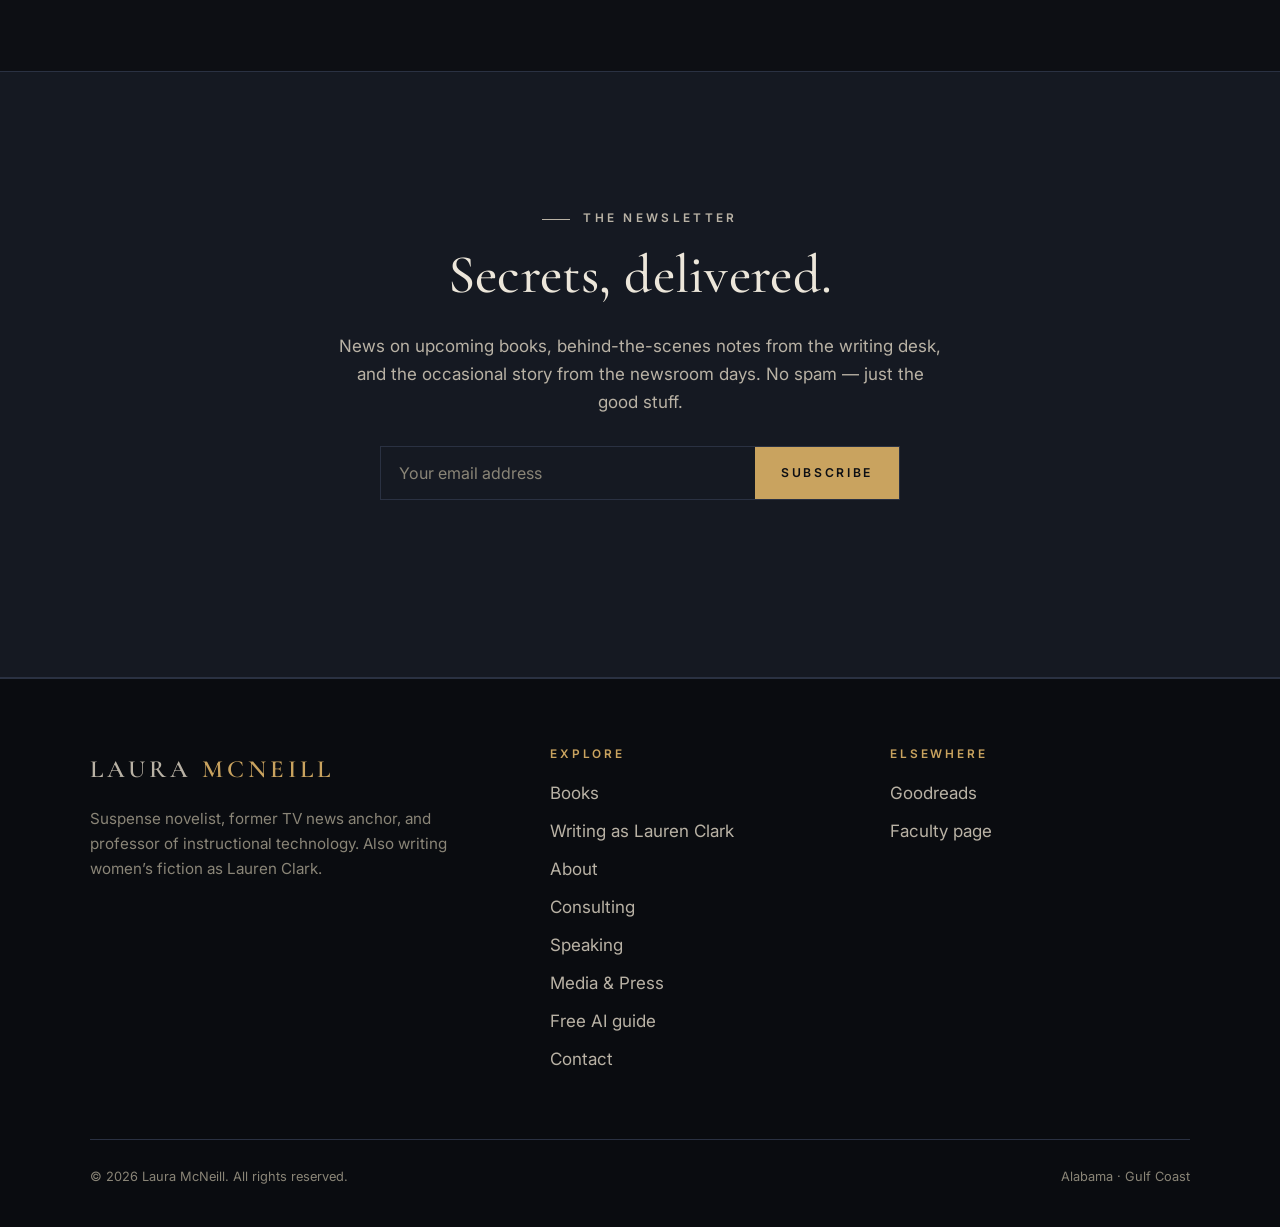
==== commit bf24037b: "Restyle professional pages after drclairebrady.com; add free AI guide - New pro theme (assets/pro.cs" ====
--- a/about.html
+++ b/about.html
@@ -25,7 +25,7 @@
 <a href="books.html">Books</a>
 <a href="about.html" aria-current="page">About</a>
 <a href="consulting.html">Consulting</a>
-<a href="speaking.html">Speaking</a>
+<a href="speaking.html">Training &amp; Speaking</a>
 <a href="media.html">Media</a>
 <a href="contact.html">Contact</a>
     </nav>
@@ -117,6 +117,7 @@
           <li><a href="consulting.html">Consulting</a></li>
           <li><a href="speaking.html">Speaking</a></li>
           <li><a href="media.html">Media &amp; Press</a></li>
+          <li><a href="ai-questions.html">Free AI guide</a></li>
           <li><a href="contact.html">Contact</a></li>
         </ul>
       </div>
